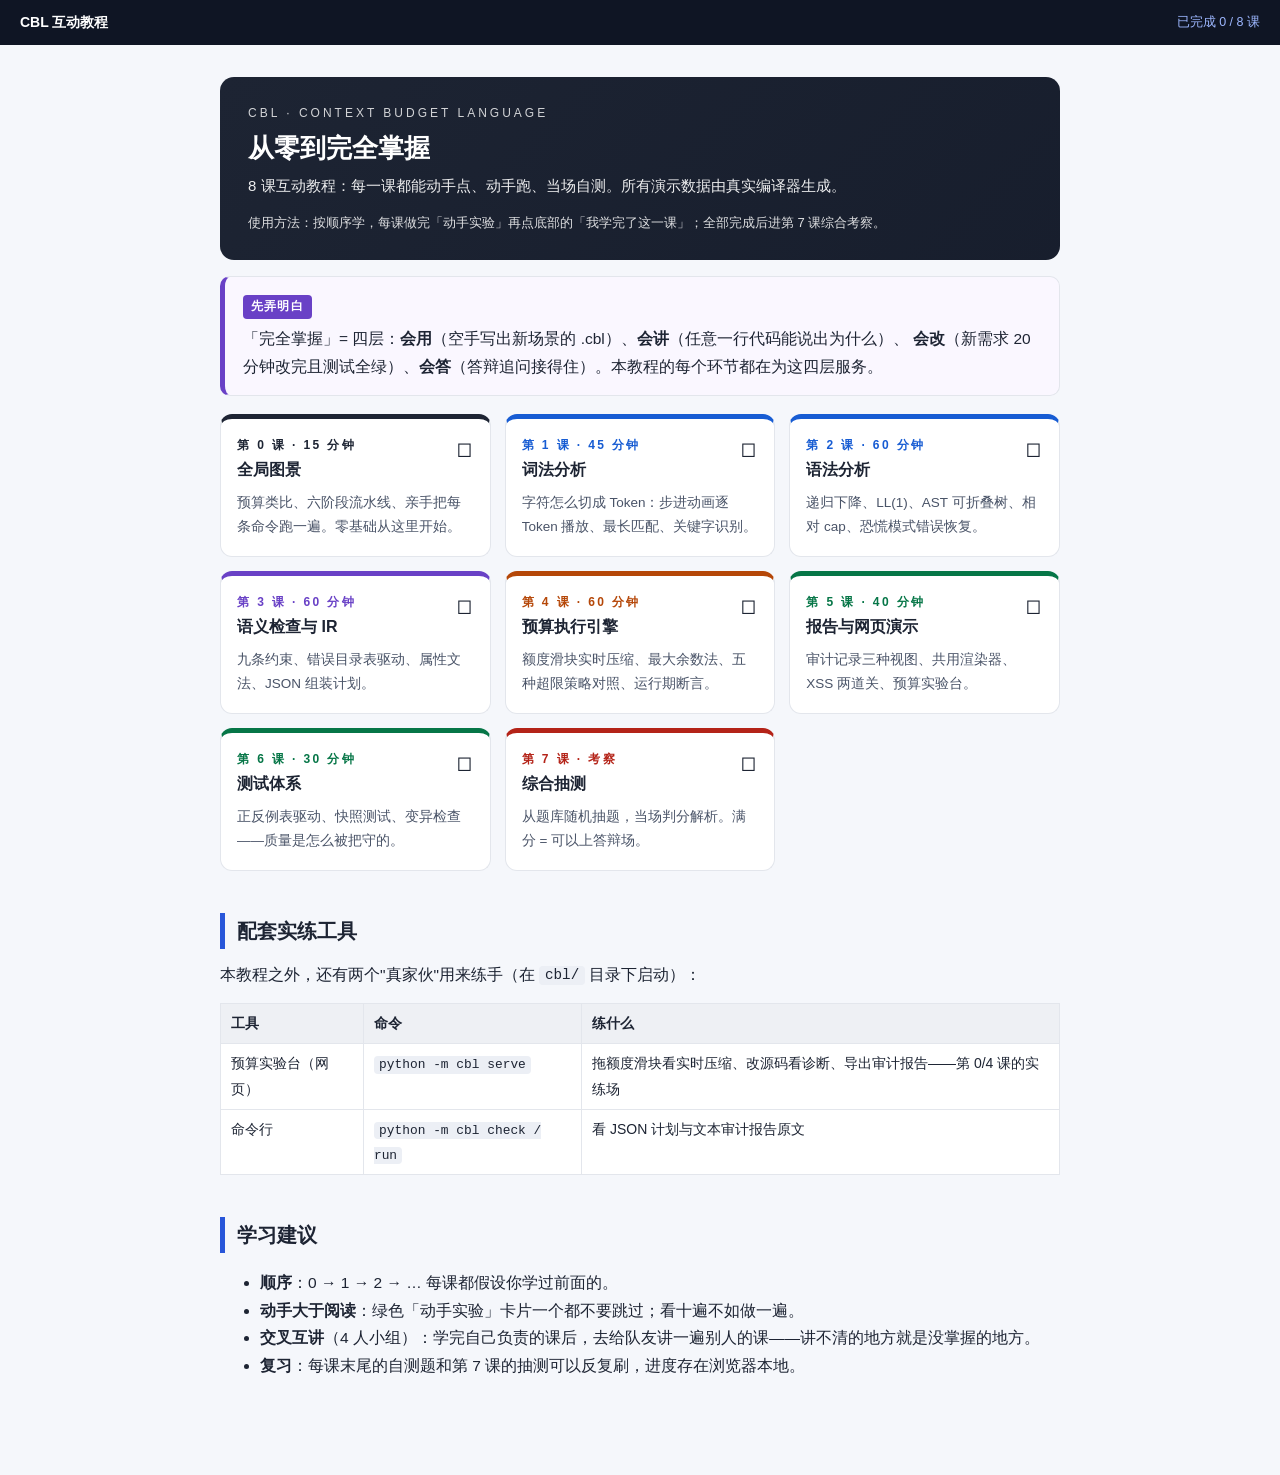
==== docs/tutorial/index.html @ 47bcf6ee "新增互动教程站 docs/tutorial：8 课自学 + 综合抽测 - 首页课程地图 + 7 课内容（全局/词法/语法/语义与IR/引擎/报告网页/测试）+ 综合考察 - 交互组件：Token 步进" ====
<!DOCTYPE html>
<html lang="zh-CN">
<head>
<meta charset="utf-8">
<meta name="viewport" content="width=device-width, initial-scale=1">
<title>CBL 互动教程 · 从零掌握上下文预算语言</title>
<link rel="stylesheet" href="assets/style.css">
</head>
<body>
<header class="topbar">
  <a class="home" href="index.html">CBL 互动教程</a>
  <span class="spacer"></span>
  <span class="progress-pill"></span>
</header>
<main>
<div class="hero" style="--c:#1d2433">
  <div class="k">CBL · CONTEXT BUDGET LANGUAGE</div>
  <h1>从零到完全掌握</h1>
  <div class="sub">8 课互动教程：每一课都能动手点、动手跑、当场自测。所有演示数据由真实编译器生成。</div>
  <div class="meta">使用方法：按顺序学，每课做完「动手实验」再点底部的「我学完了这一课」；全部完成后进第 7 课综合考察。</div>
</div>

<div class="keypoint">
  <span class="tag">先弄明白</span>
  <p style="margin:0">「完全掌握」= 四层：<b>会用</b>（空手写出新场景的 .cbl）、<b>会讲</b>（任意一行代码能说出为什么）、
  <b>会改</b>（新需求 20 分钟改完且测试全绿）、<b>会答</b>（答辩追问接得住）。本教程的每个环节都在为这四层服务。</div>
</div>

<div class="cards">
  <a class="card" data-lid="0" href="lesson0.html" style="--c:#1d2433">
    <span class="st">☐</span><div class="k">第 0 课 · 15 分钟</div>
    <h3>全局图景</h3><p>预算类比、六阶段流水线、亲手把每条命令跑一遍。零基础从这里开始。</p>
  </a>
  <a class="card" data-lid="1" href="lesson1.html" style="--c:#175cd3">
    <span class="st">☐</span><div class="k">第 1 课 · 45 分钟</div>
    <h3>词法分析</h3><p>字符怎么切成 Token：步进动画逐 Token 播放、最长匹配、关键字识别。</p>
  </a>
  <a class="card" data-lid="2" href="lesson2.html" style="--c:#175cd3">
    <span class="st">☐</span><div class="k">第 2 课 · 60 分钟</div>
    <h3>语法分析</h3><p>递归下降、LL(1)、AST 可折叠树、相对 cap、恐慌模式错误恢复。</p>
  </a>
  <a class="card" data-lid="3" href="lesson3.html" style="--c:#6941c6">
    <span class="st">☐</span><div class="k">第 3 课 · 60 分钟</div>
    <h3>语义检查与 IR</h3><p>九条约束、错误目录表驱动、属性文法、JSON 组装计划。</p>
  </a>
  <a class="card" data-lid="4" href="lesson4.html" style="--c:#b54708">
    <span class="st">☐</span><div class="k">第 4 课 · 60 分钟</div>
    <h3>预算执行引擎</h3><p>额度滑块实时压缩、最大余数法、五种超限策略对照、运行期断言。</p>
  </a>
  <a class="card" data-lid="5" href="lesson5.html" style="--c:#067647">
    <span class="st">☐</span><div class="k">第 5 课 · 40 分钟</div>
    <h3>报告与网页演示</h3><p>审计记录三种视图、共用渲染器、XSS 两道关、预算实验台。</p>
  </a>
  <a class="card" data-lid="6" href="lesson6.html" style="--c:#067647">
    <span class="st">☐</span><div class="k">第 6 课 · 30 分钟</div>
    <h3>测试体系</h3><p>正反例表驱动、快照测试、变异检查——质量是怎么被把守的。</p>
  </a>
  <a class="card" data-lid="7" href="quiz.html" style="--c:#b42318">
    <span class="st">☐</span><div class="k">第 7 课 · 考察</div>
    <h3>综合抽测</h3><p>从题库随机抽题，当场判分解析。满分 = 可以上答辩场。</p>
  </a>
</div>

<h2>配套实练工具</h2>
<p>本教程之外，还有两个"真家伙"用来练手（在 <code>cbl/</code> 目录下启动）：</p>
<table>
  <tr><th>工具</th><th>命令</th><th>练什么</th></tr>
  <tr><td>预算实验台（网页）</td><td><code>python -m cbl serve</code></td>
      <td>拖额度滑块看实时压缩、改源码看诊断、导出审计报告——第 0/4 课的实练场</td></tr>
  <tr><td>命令行</td><td><code>python -m cbl check / run</code></td>
      <td>看 JSON 计划与文本审计报告原文</td></tr>
</table>

<h2>学习建议</h2>
<ul>
  <li><b>顺序</b>：0 → 1 → 2 → … 每课都假设你学过前面的。</li>
  <li><b>动手大于阅读</b>：绿色「动手实验」卡片一个都不要跳过；看十遍不如做一遍。</li>
  <li><b>交叉互讲</b>（4 人小组）：学完自己负责的课后，去给队友讲一遍别人的课——讲不清的地方就是没掌握的地方。</li>
  <li><b>复习</b>：每课末尾的自测题和第 7 课的抽测可以反复刷，进度存在浏览器本地。</li>
</ul>
</main>
<script src="assets/data.js"></script>
<script src="assets/app.js"></script>
</body>
</html>
---- docs/tutorial/assets/style.css ----
/* CBL 互动教程站 共用样式（零依赖，双击即开） */
* { box-sizing: border-box; }
html { font-size: 15.5px; }
body { margin: 0; font-family: "Noto Sans SC", "Microsoft YaHei", sans-serif;
       color: #1d2433; background: #f5f7fb; line-height: 1.8; }
main { max-width: 880px; margin: 0 auto; padding: 24px 20px 80px; }
h1 { font-size: 26px; margin: 18px 0 6px; line-height: 1.35; }
h2 { font-size: 20px; margin: 42px 0 12px; padding-left: 12px; border-left: 5px solid var(--c, #2856d9); }
h3 { font-size: 16.5px; margin: 26px 0 8px; color: var(--c, #2856d9); }
p { margin: 10px 0; }
a { color: #175cd3; text-decoration: none; } a:hover { text-decoration: underline; }
code { font-family: Consolas, "Cascadia Mono", monospace; font-size: .92em;
       background: #eceff5; padding: .1em .4em; border-radius: 4px; }
table { border-collapse: collapse; width: 100%; margin: 14px 0; font-size: 14px; background: #fff; }
th, td { border: 1px solid #e3e6ec; padding: 7px 10px; text-align: left; vertical-align: top; }
th { background: var(--t, #eef0f4); }

/* 顶栏 */
.topbar { background: #0f1524; color: #dfe5f3; padding: 10px 20px; display: flex;
          gap: 16px; align-items: center; flex-wrap: wrap; position: sticky; top: 0; z-index: 9; }
.topbar a { color: #9db7ff; font-size: 14px; }
.topbar .home { font-weight: 700; color: #fff; }
.topbar .spacer { flex: 1; }
.topbar .prevnext a { margin-left: 12px; }

/* 课程头卡 */
.hero { background: linear-gradient(135deg, var(--c, #2856d9), color-mix(in srgb, var(--c, #2856d9) 60%, #0f1524));
        color: #fff; border-radius: 14px; padding: 26px 28px; margin: 8px 0 6px; }
.hero .k { letter-spacing: .25em; font-size: 12px; opacity: .8; }
.hero h1 { margin: 6px 0; }
.hero .sub { opacity: .92; font-size: 15px; }
.hero .meta { margin-top: 12px; font-size: 13px; opacity: .85; }

/* 卡片 */
.goal, .analogy, .lab, .keypoint, .warn {
  border-radius: 10px; padding: 14px 18px; margin: 16px 0; background: #fff;
  border: 1px solid #e3e6ec; border-left-width: 5px; }
.goal    { border-left-color: #2856d9; }
.analogy { border-left-color: #b54708; background: #fffaf3; }
.lab     { border-left-color: #067647; background: #f4fbf7; }
.keypoint{ border-left-color: #6941c6; background: #faf7ff; }
.warn    { border-left-color: #b42318; background: #fef5f4; }
.tag { display: inline-block; font-size: 12px; font-weight: 700; letter-spacing: .1em;
       padding: 1px 8px; border-radius: 4px; margin-bottom: 6px; color: #fff; }
.goal .tag { background: #2856d9; } .analogy .tag { background: #b54708; }
.lab .tag { background: #067647; } .keypoint .tag { background: #6941c6; } .warn .tag { background: #b42318; }

/* 代码块 */
pre.code { background: #0f1524; color: #d7e0f5; border-radius: 10px; padding: 14px 16px;
           overflow-x: auto; font: 13.5px/1.7 Consolas, monospace; }
pre.code .c { color: #7a89ad; }   /* 注释 */
pre.plain { background: #fff; color: #1d2433; border: 1px solid #e3e6ec; }

/* 折叠块 */
details { background: #fff; border: 1px solid #e3e6ec; border-radius: 10px; margin: 10px 0; }
details > summary { cursor: pointer; padding: 10px 16px; font-weight: 600; color: #175cd3; }
details > *:not(summary) { margin: 0 16px 12px; }
details[open] > summary { border-bottom: 1px dashed #e3e6ec; }
details.think > summary { color: #b54708; }
details.think > summary::before { content: "🤔 "; }

/* 自测题 */
.quiz { background: #fff; border: 1px solid #e3e6ec; border-radius: 10px; padding: 14px 18px; margin: 12px 0; }
.quiz .q { font-weight: 600; margin: 0 0 10px; }
.quiz button.opt { display: block; width: 100%; text-align: left; margin: 6px 0; padding: 9px 14px;
  border: 1.5px solid #d5dae3; border-radius: 8px; background: #fafbfc; font-size: 14.5px; cursor: pointer; }
.quiz button.opt:hover { border-color: #2856d9; }
.quiz button.opt.right { border-color: #067647; background: #e3f6ec; }
.quiz button.opt.wrong { border-color: #b42318; background: #fef5f4; }
.quiz .fb { display: none; margin-top: 10px; font-size: 14px; border-top: 1px dashed #e3e6ec; padding-top: 10px; }
.quiz.solved .fb { display: block; }

/* 步进动画（Token 流 / 诊断） */
.stepper { background: #fff; border: 1px solid #e3e6ec; border-radius: 12px; padding: 16px; margin: 16px 0; }
.stepper .stage { display: grid; grid-template-columns: 1fr 1fr; gap: 14px; }
@media (max-width: 700px) { .stepper .stage { grid-template-columns: 1fr; } }
.stepper pre.src { background: #0f1524; color: #d7e0f5; border-radius: 8px; padding: 12px;
                   font: 13px/1.75 Consolas, monospace; white-space: pre-wrap; margin: 0; }
.stepper pre.src mark { background: #f7b731; color: #121826; border-radius: 3px; padding: 0 1px; }
.stepper .tokcard { background: #f5f7fb; border: 1px solid #e3e6ec; border-radius: 8px; padding: 12px; min-height: 120px; }
.stepper .tokcard .kind { font-size: 20px; font-weight: 800; color: var(--c, #2856d9); }
.stepper .tokcard table { font-size: 13px; margin: 8px 0 0; background: transparent; }
.stepper .tokcard td, .stepper .tokcard th { border: 0; padding: 2px 8px 2px 0; background: transparent; }
.stepper .bar { display: flex; gap: 10px; align-items: center; margin-top: 12px; flex-wrap: wrap; }
.stepper .bar button { padding: 6px 16px; border-radius: 7px; border: 1.5px solid #2856d9;
                       background: #fff; color: #2856d9; cursor: pointer; font-size: 14px; }
.stepper .bar button.primary { background: #2856d9; color: #fff; }
.stepper .bar button:disabled { opacity: .35; cursor: default; }
.stepper .bar .pos { font-size: 13px; color: #6b7488; }
.stepper .stream { margin-top: 12px; font: 12.5px Consolas, monospace; }
.stepper .stream span { display: inline-block; padding: 2px 7px; margin: 2px; border-radius: 5px;
                        background: #eceff5; }
.stepper .stream span.cur { background: #2856d9; color: #fff; }
.stepper .stream span.done { background: #c9d6f5; }

/* AST 树 */
.astree { font: 13.5px/1.9 Consolas, monospace; background: #fff; border: 1px solid #e3e6ec;
          border-radius: 10px; padding: 14px 18px; }
.astree .node { margin-left: 22px; }
.astree .lbl { cursor: pointer; }
.astree .lbl::before { content: "▾ "; color: #2856d9; }
.astree .closed > .lbl::before { content: "▸ "; }
.astree .closed > .node { display: none; }
.astree .detail { color: #6b7488; }
.astree .ln { color: #b0a08a; }

/* 诊断联动 */
.diaglist button { display: block; width: 100%; text-align: left; margin: 5px 0; padding: 8px 12px;
  border-radius: 8px; border: 1.5px solid #e3e6ec; background: #fafbfc; cursor: pointer; font-size: 13.5px; }
.diaglist button.e { border-left: 5px solid #b42318; }
.diaglist button.w { border-left: 5px solid #b54708; }
pre.srcview { background: #0f1524; color: #d7e0f5; border-radius: 8px; padding: 12px;
              font: 13px/1.75 Consolas, monospace; overflow-x: auto; }
pre.srcview .row.hl { background: #3d2a10; display: block; margin: 0 -12px; padding: 0 12px; }
pre.srcview .no { color: #56628033; color: #566280; user-select: none; }

/* 引擎滑块演示 */
.eng { background: #fff; border: 1px solid #e3e6ec; border-radius: 12px; padding: 16px; margin: 16px 0; }
.eng input[type=range] { width: 100%; }
.eng .bar-row { display: flex; align-items: center; gap: 8px; margin: 6px 0; font-size: 13.5px; }
.eng .bar-row .name { width: 150px; font-family: Consolas, monospace; }
.eng .bar-row .pri { width: 86px; font-size: 12px; color: #fff; text-align: center; border-radius: 4px; }
.pri.must_keep { background: #b42318; } .pri.high { background: #b54708; }
.pri.medium { background: #175cd3; } .pri.low { background: #6941c6; }
.eng .track { flex: 1; background: #f0f2f5; border-radius: 5px; height: 22px; overflow: hidden; }
.eng .fill { height: 100%; background: #2856d9; transition: width .15s; }
.eng .val { width: 120px; font-family: Consolas, monospace; font-size: 13px; text-align: right; }
.eng .msg { margin-top: 10px; font-size: 14px; font-weight: 600; }

/* 进度 */
.done-btn { display: block; margin: 40px auto 0; padding: 12px 34px; font-size: 16px; border-radius: 10px;
            border: 2px solid #067647; background: #fff; color: #067647; cursor: pointer; font-weight: 700; }
.done-btn.done { background: #067647; color: #fff; }
.progress-pill { font-size: 12.5px; color: #9db7ff; }

/* 首页课程卡 */
.cards { display: grid; grid-template-columns: repeat(auto-fill, minmax(250px, 1fr)); gap: 14px; margin: 18px 0; }
.card { background: #fff; border: 1px solid #e3e6ec; border-top: 5px solid var(--c, #2856d9);
        border-radius: 12px; padding: 16px; display: block; color: inherit; }
.card:hover { text-decoration: none; box-shadow: 0 4px 18px #1d243318; }
.card h3 { margin: 0 0 6px; color: #1d2433; font-size: 16px; }
.card .k { font-size: 12px; letter-spacing: .2em; color: var(--c, #2856d9); font-weight: 700; }
.card p { font-size: 13.5px; color: #4a5468; margin: 6px 0 0; }
.card .st { float: right; font-size: 18px; }
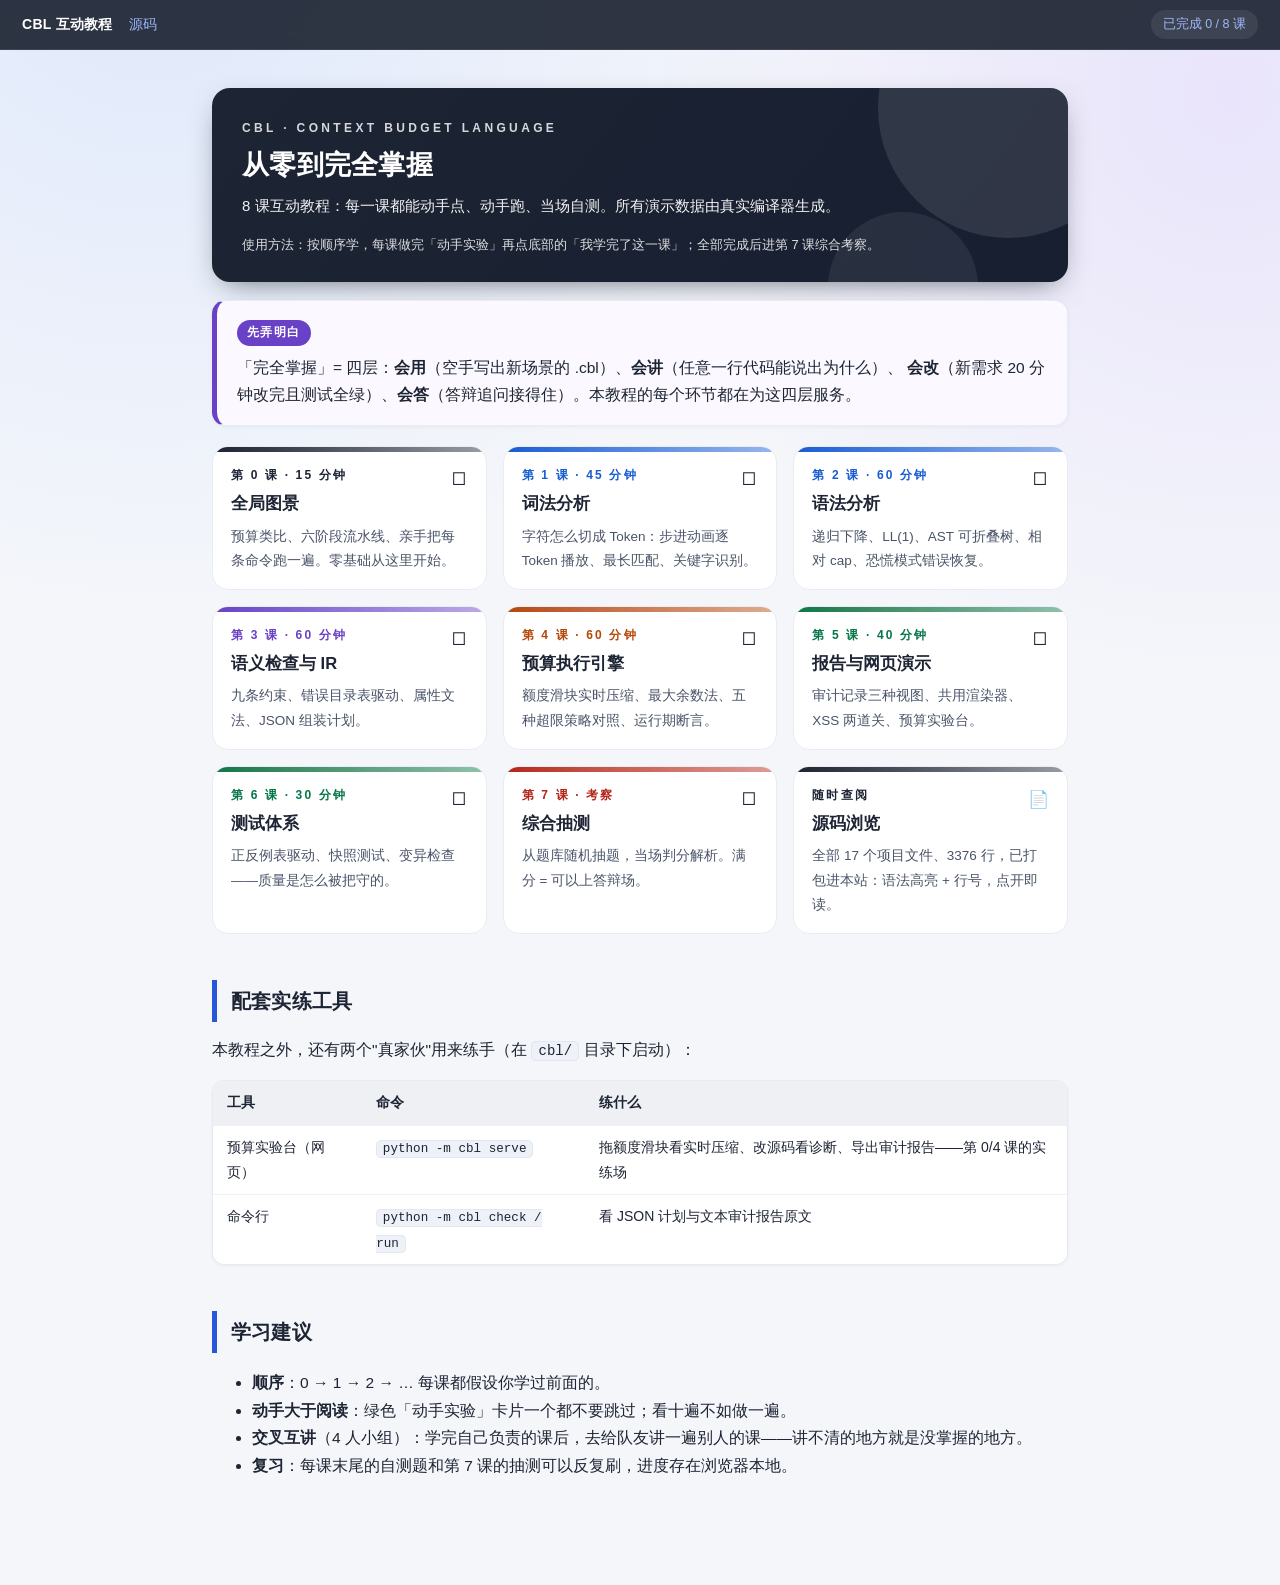
==== commit 6bfcbb75: "教程站新增源码浏览器：17 个项目文件全部打包进站 - build_data.py 扩展：读取全部源码，pygments 预高亮生成 assets/code.js   （构建期依赖，产物纯静态）与 p" ====
--- a/docs/tutorial/index.html
+++ b/docs/tutorial/index.html
@@ -9,6 +9,7 @@
 <body>
 <header class="topbar">
   <a class="home" href="index.html">CBL 互动教程</a>
+  <a href="code.html">源码</a>
   <span class="spacer"></span>
   <span class="progress-pill"></span>
 </header>
@@ -59,6 +60,10 @@
     <span class="st">☐</span><div class="k">第 7 课 · 考察</div>
     <h3>综合抽测</h3><p>从题库随机抽题，当场判分解析。满分 = 可以上答辩场。</p>
   </a>
+  <a class="card" href="code.html" style="--c:#1d2433">
+    <span class="st">📄</span><div class="k">随时查阅</div>
+    <h3>源码浏览</h3><p>全部 17 个项目文件、3376 行，已打包进本站：语法高亮 + 行号，点开即读。</p>
+  </a>
 </div>
 
 <h2>配套实练工具</h2>
--- a/docs/tutorial/assets/style.css
+++ b/docs/tutorial/assets/style.css
@@ -1,144 +1,189 @@
 /* CBL 互动教程站 共用样式（零依赖，双击即开） */
 * { box-sizing: border-box; }
-html { font-size: 15.5px; }
-body { margin: 0; font-family: "Noto Sans SC", "Microsoft YaHei", sans-serif;
-       color: #1d2433; background: #f5f7fb; line-height: 1.8; }
-main { max-width: 880px; margin: 0 auto; padding: 24px 20px 80px; }
-h1 { font-size: 26px; margin: 18px 0 6px; line-height: 1.35; }
-h2 { font-size: 20px; margin: 42px 0 12px; padding-left: 12px; border-left: 5px solid var(--c, #2856d9); }
-h3 { font-size: 16.5px; margin: 26px 0 8px; color: var(--c, #2856d9); }
+html { font-size: 15.5px; scroll-behavior: smooth; }
+body { margin: 0; color: #1d2433; line-height: 1.8;
+       font-family: "Inter", "Noto Sans SC", "PingFang SC", "Microsoft YaHei", sans-serif;
+       background: #f4f6fa;
+       background-image: radial-gradient(circle at 12% -4%, #dfe8fb 0, transparent 34%),
+                         radial-gradient(circle at 96% 6%, #e9e4fb 0, transparent 30%); }
+main { max-width: 900px; margin: 0 auto; padding: 28px 22px 90px; }
+h1 { font-size: 27px; margin: 18px 0 6px; line-height: 1.35; letter-spacing: .01em; }
+h2 { font-size: 20px; margin: 46px 0 14px; padding: 3px 0 3px 14px; border-left: 5px solid var(--c, #2856d9);
+     letter-spacing: .01em; }
+h3 { font-size: 16.5px; margin: 28px 0 10px; color: var(--c, #2856d9); }
 p { margin: 10px 0; }
 a { color: #175cd3; text-decoration: none; } a:hover { text-decoration: underline; }
-code { font-family: Consolas, "Cascadia Mono", monospace; font-size: .92em;
-       background: #eceff5; padding: .1em .4em; border-radius: 4px; }
-table { border-collapse: collapse; width: 100%; margin: 14px 0; font-size: 14px; background: #fff; }
-th, td { border: 1px solid #e3e6ec; padding: 7px 10px; text-align: left; vertical-align: top; }
-th { background: var(--t, #eef0f4); }
+code { font-family: Consolas, "Cascadia Mono", monospace; font-size: .9em;
+       background: #eef1f7; border: 1px solid #e2e7f0; padding: .08em .45em; border-radius: 5px; }
 
-/* 顶栏 */
-.topbar { background: #0f1524; color: #dfe5f3; padding: 10px 20px; display: flex;
-          gap: 16px; align-items: center; flex-wrap: wrap; position: sticky; top: 0; z-index: 9; }
+/* 表格：圆角卡片化 */
+table { border-collapse: separate; border-spacing: 0; width: 100%; margin: 16px 0; font-size: 14px;
+        background: #fff; border: 1px solid #e6eaf2; border-radius: 12px; overflow: hidden;
+        box-shadow: 0 1px 3px rgba(20,30,60,.05); }
+th, td { padding: 9px 14px; text-align: left; vertical-align: top; border-bottom: 1px solid #eef1f6; }
+tr:last-child td { border-bottom: 0; }
+th { background: var(--t, #eef0f4); font-weight: 700; }
+tbody tr:hover { background: #f7f9fd; }
+
+/* 顶栏：毛玻璃 */
+.topbar { position: sticky; top: 0; z-index: 9; padding: 10px 22px; display: flex; gap: 16px;
+          align-items: center; flex-wrap: wrap; color: #dfe5f3;
+          background: rgba(15,21,36,.86); backdrop-filter: blur(10px); -webkit-backdrop-filter: blur(10px);
+          border-bottom: 1px solid rgba(255,255,255,.08); }
 .topbar a { color: #9db7ff; font-size: 14px; }
-.topbar .home { font-weight: 700; color: #fff; }
+.topbar .home { font-weight: 800; color: #fff; letter-spacing: .02em; }
 .topbar .spacer { flex: 1; }
 .topbar .prevnext a { margin-left: 12px; }
 
-/* 课程头卡 */
-.hero { background: linear-gradient(135deg, var(--c, #2856d9), color-mix(in srgb, var(--c, #2856d9) 60%, #0f1524));
-        color: #fff; border-radius: 14px; padding: 26px 28px; margin: 8px 0 6px; }
-.hero .k { letter-spacing: .25em; font-size: 12px; opacity: .8; }
-.hero h1 { margin: 6px 0; }
-.hero .sub { opacity: .92; font-size: 15px; }
-.hero .meta { margin-top: 12px; font-size: 13px; opacity: .85; }
+/* 课程头卡：渐变 + 装饰光圈 */
+.hero { position: relative; overflow: hidden; color: #fff; border-radius: 18px; padding: 30px 30px 26px;
+        margin: 10px 0 8px; box-shadow: 0 10px 30px -12px color-mix(in srgb, var(--c, #2856d9) 70%, transparent);
+        background: linear-gradient(128deg, var(--c, #2856d9) 0%, color-mix(in srgb, var(--c, #2856d9) 55%, #10182e) 100%);
+        background-color: #2856d9; }
+.hero::before, .hero::after { content: ""; position: absolute; border-radius: 50%;
+        background: rgba(255,255,255,.10); pointer-events: none; }
+.hero::before { width: 260px; height: 260px; right: -70px; top: -110px; }
+.hero::after { width: 150px; height: 150px; right: 90px; bottom: -80px; background: rgba(255,255,255,.07); }
+.hero .k { letter-spacing: .28em; font-size: 12px; opacity: .82; font-weight: 600; }
+.hero h1 { margin: 8px 0; position: relative; }
+.hero .sub { opacity: .94; font-size: 15px; position: relative; }
+.hero .meta { margin-top: 14px; font-size: 13px; opacity: .85; position: relative; }
 
-/* 卡片 */
+/* 卡片：目标 / 类比 / 实验 / 要点 / 注意 */
 .goal, .analogy, .lab, .keypoint, .warn {
-  border-radius: 10px; padding: 14px 18px; margin: 16px 0; background: #fff;
-  border: 1px solid #e3e6ec; border-left-width: 5px; }
-.goal    { border-left-color: #2856d9; }
-.analogy { border-left-color: #b54708; background: #fffaf3; }
-.lab     { border-left-color: #067647; background: #f4fbf7; }
-.keypoint{ border-left-color: #6941c6; background: #faf7ff; }
-.warn    { border-left-color: #b42318; background: #fef5f4; }
-.tag { display: inline-block; font-size: 12px; font-weight: 700; letter-spacing: .1em;
-       padding: 1px 8px; border-radius: 4px; margin-bottom: 6px; color: #fff; }
-.goal .tag { background: #2856d9; } .analogy .tag { background: #b54708; }
-.lab .tag { background: #067647; } .keypoint .tag { background: #6941c6; } .warn .tag { background: #b42318; }
+  border-radius: 14px; padding: 16px 20px; margin: 18px 0; background: #fff;
+  border: 1px solid #e8ecf3; box-shadow: 0 1px 4px rgba(20,30,60,.05); position: relative; }
+.goal    { border-left: 5px solid #2856d9; }
+.analogy { border-left: 5px solid #d97b1c; background: linear-gradient(0deg,#fffdf9,#fffdf9); }
+.lab     { border-left: 5px solid #0a8a57; background: linear-gradient(0deg,#f7fcf9,#f7fcf9); }
+.keypoint{ border-left: 5px solid #6941c6; background: linear-gradient(0deg,#fbf9ff,#fbf9ff); }
+.warn    { border-left: 5px solid #d92d20; background: linear-gradient(0deg,#fef7f6,#fef7f6); }
+.tag { display: inline-block; font-size: 12px; font-weight: 700; letter-spacing: .12em;
+       padding: 2px 10px; border-radius: 999px; margin-bottom: 8px; color: #fff; }
+.goal .tag { background: #2856d9; } .analogy .tag { background: #d97b1c; }
+.lab .tag { background: #0a8a57; } .keypoint .tag { background: #6941c6; } .warn .tag { background: #d92d20; }
 
 /* 代码块 */
-pre.code { background: #0f1524; color: #d7e0f5; border-radius: 10px; padding: 14px 16px;
-           overflow-x: auto; font: 13.5px/1.7 Consolas, monospace; }
-pre.code .c { color: #7a89ad; }   /* 注释 */
-pre.plain { background: #fff; color: #1d2433; border: 1px solid #e3e6ec; }
+pre.code { background: #101828; color: #d7e0f5; border-radius: 12px; padding: 16px 18px;
+           overflow-x: auto; font: 13.5px/1.75 Consolas, "Cascadia Mono", monospace;
+           box-shadow: 0 4px 14px -6px rgba(16,24,40,.4); }
+pre.code .c { color: #7a89ad; }
+pre.plain { background: #fff; color: #1d2433; border: 1px solid #e6eaf2; }
 
 /* 折叠块 */
-details { background: #fff; border: 1px solid #e3e6ec; border-radius: 10px; margin: 10px 0; }
-details > summary { cursor: pointer; padding: 10px 16px; font-weight: 600; color: #175cd3; }
-details > *:not(summary) { margin: 0 16px 12px; }
-details[open] > summary { border-bottom: 1px dashed #e3e6ec; }
+details { background: #fff; border: 1px solid #e8ecf3; border-radius: 12px; margin: 12px 0;
+          box-shadow: 0 1px 3px rgba(20,30,60,.04); }
+details > summary { cursor: pointer; padding: 12px 18px; font-weight: 600; color: #175cd3;
+                    list-style: none; }
+details > summary::before { content: "▸"; display: inline-block; margin-right: 8px; color: #9db7ff;
+                            transition: transform .18s; }
+details[open] > summary::before { transform: rotate(90deg); }
+details > *:not(summary) { margin: 0 18px 14px; }
+details[open] > summary { border-bottom: 1px dashed #e8ecf3; }
 details.think > summary { color: #b54708; }
-details.think > summary::before { content: "🤔 "; }
+details.think > summary::before { content: "🤔"; }
 
 /* 自测题 */
-.quiz { background: #fff; border: 1px solid #e3e6ec; border-radius: 10px; padding: 14px 18px; margin: 12px 0; }
-.quiz .q { font-weight: 600; margin: 0 0 10px; }
-.quiz button.opt { display: block; width: 100%; text-align: left; margin: 6px 0; padding: 9px 14px;
-  border: 1.5px solid #d5dae3; border-radius: 8px; background: #fafbfc; font-size: 14.5px; cursor: pointer; }
-.quiz button.opt:hover { border-color: #2856d9; }
-.quiz button.opt.right { border-color: #067647; background: #e3f6ec; }
-.quiz button.opt.wrong { border-color: #b42318; background: #fef5f4; }
-.quiz .fb { display: none; margin-top: 10px; font-size: 14px; border-top: 1px dashed #e3e6ec; padding-top: 10px; }
+.quiz { background: #fff; border: 1px solid #e8ecf3; border-radius: 14px; padding: 16px 20px; margin: 14px 0;
+        box-shadow: 0 1px 4px rgba(20,30,60,.05); }
+.quiz .q { font-weight: 700; margin: 0 0 12px; }
+.quiz button.opt { display: block; width: 100%; text-align: left; margin: 7px 0; padding: 10px 16px;
+  border: 1.5px solid #dde3ee; border-radius: 10px; background: #fafbfe; font-size: 14.5px; cursor: pointer;
+  transition: border-color .15s, background .15s, transform .1s; }
+.quiz button.opt:hover { border-color: #2856d9; transform: translateX(2px); }
+.quiz button.opt.right { border-color: #0a8a57; background: #e7f7ef; font-weight: 600; }
+.quiz button.opt.right::after { content: " ✓"; color: #0a8a57; font-weight: 800; }
+.quiz button.opt.wrong { border-color: #d92d20; background: #fef1f0; }
+.quiz button.opt.wrong::after { content: " ✗"; color: #d92d20; font-weight: 800; }
+.quiz .fb { display: none; margin-top: 12px; font-size: 14px; border-top: 1px dashed #e8ecf3; padding-top: 12px;
+            color: #3d465a; }
 .quiz.solved .fb { display: block; }
 
 /* 步进动画（Token 流 / 诊断） */
-.stepper { background: #fff; border: 1px solid #e3e6ec; border-radius: 12px; padding: 16px; margin: 16px 0; }
+.stepper { background: #fff; border: 1px solid #e8ecf3; border-radius: 16px; padding: 18px; margin: 18px 0;
+           box-shadow: 0 2px 8px rgba(20,30,60,.06); }
 .stepper .stage { display: grid; grid-template-columns: 1fr 1fr; gap: 14px; }
 @media (max-width: 700px) { .stepper .stage { grid-template-columns: 1fr; } }
-.stepper pre.src { background: #0f1524; color: #d7e0f5; border-radius: 8px; padding: 12px;
-                   font: 13px/1.75 Consolas, monospace; white-space: pre-wrap; margin: 0; }
-.stepper pre.src mark { background: #f7b731; color: #121826; border-radius: 3px; padding: 0 1px; }
-.stepper .tokcard { background: #f5f7fb; border: 1px solid #e3e6ec; border-radius: 8px; padding: 12px; min-height: 120px; }
-.stepper .tokcard .kind { font-size: 20px; font-weight: 800; color: var(--c, #2856d9); }
-.stepper .tokcard table { font-size: 13px; margin: 8px 0 0; background: transparent; }
+.stepper pre.src { background: #101828; color: #d7e0f5; border-radius: 10px; padding: 14px;
+                   font: 13px/1.8 Consolas, monospace; white-space: pre-wrap; margin: 0; }
+.stepper pre.src mark { background: #f7b731; color: #121826; border-radius: 4px; padding: 0 2px; }
+.stepper .tokcard { background: #f7f9fd; border: 1px solid #e8ecf3; border-radius: 10px; padding: 14px; min-height: 120px; }
+.stepper .tokcard .kind { font-size: 21px; font-weight: 800; color: var(--c, #2856d9); letter-spacing: .04em; }
+.stepper .tokcard table { font-size: 13px; margin: 8px 0 0; background: transparent; box-shadow: none; border: 0; }
 .stepper .tokcard td, .stepper .tokcard th { border: 0; padding: 2px 8px 2px 0; background: transparent; }
-.stepper .bar { display: flex; gap: 10px; align-items: center; margin-top: 12px; flex-wrap: wrap; }
-.stepper .bar button { padding: 6px 16px; border-radius: 7px; border: 1.5px solid #2856d9;
-                       background: #fff; color: #2856d9; cursor: pointer; font-size: 14px; }
+.stepper .bar { display: flex; gap: 10px; align-items: center; margin-top: 14px; flex-wrap: wrap; }
+.stepper .bar button { padding: 7px 18px; border-radius: 9px; border: 1.5px solid #2856d9;
+                       background: #fff; color: #2856d9; cursor: pointer; font-size: 14px; font-weight: 600;
+                       transition: background .15s, color .15s; }
+.stepper .bar button:hover:not(:disabled) { background: #eef2fd; }
 .stepper .bar button.primary { background: #2856d9; color: #fff; }
+.stepper .bar button.primary:hover:not(:disabled) { background: #1e47b8; }
 .stepper .bar button:disabled { opacity: .35; cursor: default; }
-.stepper .bar .pos { font-size: 13px; color: #6b7488; }
-.stepper .stream { margin-top: 12px; font: 12.5px Consolas, monospace; }
-.stepper .stream span { display: inline-block; padding: 2px 7px; margin: 2px; border-radius: 5px;
-                        background: #eceff5; }
-.stepper .stream span.cur { background: #2856d9; color: #fff; }
-.stepper .stream span.done { background: #c9d6f5; }
+.stepper .bar .pos { font-size: 13px; color: #6b7488; font-variant-numeric: tabular-nums; }
+.stepper .stream { margin-top: 14px; font: 12.5px Consolas, monospace; }
+.stepper .stream span { display: inline-block; padding: 2px 8px; margin: 2px; border-radius: 6px;
+                        background: #eef1f7; border: 1px solid #e2e7f0; transition: all .15s; }
+.stepper .stream span.cur { background: #2856d9; color: #fff; border-color: #2856d9; transform: scale(1.08); }
+.stepper .stream span.done { background: #d5e0f8; color: #33507e; }
 
 /* AST 树 */
-.astree { font: 13.5px/1.9 Consolas, monospace; background: #fff; border: 1px solid #e3e6ec;
-          border-radius: 10px; padding: 14px 18px; }
+.astree { font: 13.5px/1.9 Consolas, monospace; background: #fff; border: 1px solid #e8ecf3;
+          border-radius: 14px; padding: 16px 20px; box-shadow: 0 1px 4px rgba(20,30,60,.05); }
 .astree .node { margin-left: 22px; }
-.astree .lbl { cursor: pointer; }
+.astree .lbl { cursor: pointer; border-radius: 6px; padding: 0 4px; }
+.astree .lbl:hover { background: #eef2fd; }
 .astree .lbl::before { content: "▾ "; color: #2856d9; }
 .astree .closed > .lbl::before { content: "▸ "; }
 .astree .closed > .node { display: none; }
 .astree .detail { color: #6b7488; }
-.astree .ln { color: #b0a08a; }
+.astree .ln { color: #b08d57; }
 
 /* 诊断联动 */
-.diaglist button { display: block; width: 100%; text-align: left; margin: 5px 0; padding: 8px 12px;
-  border-radius: 8px; border: 1.5px solid #e3e6ec; background: #fafbfc; cursor: pointer; font-size: 13.5px; }
-.diaglist button.e { border-left: 5px solid #b42318; }
-.diaglist button.w { border-left: 5px solid #b54708; }
-pre.srcview { background: #0f1524; color: #d7e0f5; border-radius: 8px; padding: 12px;
-              font: 13px/1.75 Consolas, monospace; overflow-x: auto; }
-pre.srcview .row.hl { background: #3d2a10; display: block; margin: 0 -12px; padding: 0 12px; }
-pre.srcview .no { color: #56628033; color: #566280; user-select: none; }
+.diaglist button { display: block; width: 100%; text-align: left; margin: 6px 0; padding: 9px 14px;
+  border-radius: 10px; border: 1.5px solid #e8ecf3; background: #fafbfe; cursor: pointer; font-size: 13.5px;
+  transition: transform .1s; }
+.diaglist button:hover { transform: translateX(2px); }
+.diaglist button.e { border-left: 5px solid #d92d20; }
+.diaglist button.w { border-left: 5px solid #d97b1c; }
+pre.srcview { background: #101828; color: #d7e0f5; border-radius: 10px; padding: 14px;
+              font: 13px/1.8 Consolas, monospace; overflow-x: auto; }
+pre.srcview .row.hl { background: #43310f; display: block; margin: 0 -14px; padding: 0 14px; border-radius: 4px; }
+pre.srcview .no { color: #566280; user-select: none; }
 
 /* 引擎滑块演示 */
-.eng { background: #fff; border: 1px solid #e3e6ec; border-radius: 12px; padding: 16px; margin: 16px 0; }
-.eng input[type=range] { width: 100%; }
-.eng .bar-row { display: flex; align-items: center; gap: 8px; margin: 6px 0; font-size: 13.5px; }
+.eng { background: #fff; border: 1px solid #e8ecf3; border-radius: 16px; padding: 18px; margin: 18px 0;
+       box-shadow: 0 2px 8px rgba(20,30,60,.06); }
+.eng input[type=range] { width: 100%; accent-color: #2856d9; height: 28px; cursor: pointer; }
+.eng .bar-row { display: flex; align-items: center; gap: 8px; margin: 7px 0; font-size: 13.5px; }
 .eng .bar-row .name { width: 150px; font-family: Consolas, monospace; }
-.eng .bar-row .pri { width: 86px; font-size: 12px; color: #fff; text-align: center; border-radius: 4px; }
-.pri.must_keep { background: #b42318; } .pri.high { background: #b54708; }
+.eng .bar-row .pri { width: 86px; font-size: 12px; color: #fff; text-align: center; border-radius: 6px;
+                     padding: 1px 0; font-weight: 600; }
+.pri.must_keep { background: #d92d20; } .pri.high { background: #d97b1c; }
 .pri.medium { background: #175cd3; } .pri.low { background: #6941c6; }
-.eng .track { flex: 1; background: #f0f2f5; border-radius: 5px; height: 22px; overflow: hidden; }
-.eng .fill { height: 100%; background: #2856d9; transition: width .15s; }
-.eng .val { width: 120px; font-family: Consolas, monospace; font-size: 13px; text-align: right; }
-.eng .msg { margin-top: 10px; font-size: 14px; font-weight: 600; }
+.eng .track { flex: 1; background: #eef1f7; border-radius: 6px; height: 22px; overflow: hidden; }
+.eng .fill { height: 100%; background: linear-gradient(90deg, #4f8bff, #2856d9); transition: width .18s ease; }
+.eng .val { width: 130px; font-family: Consolas, monospace; font-size: 13px; text-align: right;
+            font-variant-numeric: tabular-nums; }
+.eng .msg { margin-top: 12px; font-size: 14px; font-weight: 700; }
 
 /* 进度 */
-.done-btn { display: block; margin: 40px auto 0; padding: 12px 34px; font-size: 16px; border-radius: 10px;
-            border: 2px solid #067647; background: #fff; color: #067647; cursor: pointer; font-weight: 700; }
-.done-btn.done { background: #067647; color: #fff; }
-.progress-pill { font-size: 12.5px; color: #9db7ff; }
+.done-btn { display: block; margin: 46px auto 0; padding: 13px 38px; font-size: 16px; border-radius: 12px;
+            border: 2px solid #0a8a57; background: #fff; color: #0a8a57; cursor: pointer; font-weight: 700;
+            transition: all .18s; }
+.done-btn:hover { transform: translateY(-1px); box-shadow: 0 6px 16px -6px rgba(10,138,87,.5); }
+.done-btn.done { background: #0a8a57; color: #fff; }
+.progress-pill { font-size: 12.5px; color: #9db7ff; background: rgba(255,255,255,.08);
+                 padding: 3px 12px; border-radius: 999px; }
 
 /* 首页课程卡 */
-.cards { display: grid; grid-template-columns: repeat(auto-fill, minmax(250px, 1fr)); gap: 14px; margin: 18px 0; }
-.card { background: #fff; border: 1px solid #e3e6ec; border-top: 5px solid var(--c, #2856d9);
-        border-radius: 12px; padding: 16px; display: block; color: inherit; }
-.card:hover { text-decoration: none; box-shadow: 0 4px 18px #1d243318; }
-.card h3 { margin: 0 0 6px; color: #1d2433; font-size: 16px; }
-.card .k { font-size: 12px; letter-spacing: .2em; color: var(--c, #2856d9); font-weight: 700; }
+.cards { display: grid; grid-template-columns: repeat(auto-fill, minmax(255px, 1fr)); gap: 16px; margin: 20px 0; }
+.card { background: #fff; border: 1px solid #e8ecf3; border-radius: 16px; padding: 18px 18px 16px;
+        display: block; color: inherit; position: relative; overflow: hidden;
+        transition: transform .18s, box-shadow .18s; }
+.card::before { content: ""; position: absolute; left: 0; top: 0; right: 0; height: 5px;
+                background: linear-gradient(90deg, var(--c, #2856d9), color-mix(in srgb, var(--c, #2856d9) 45%, #fff)); }
+.card:hover { text-decoration: none; transform: translateY(-3px); box-shadow: 0 12px 28px -10px rgba(20,30,60,.18); }
+.card h3 { margin: 2px 0 6px; color: #1d2433; font-size: 16.5px; }
+.card .k { font-size: 12px; letter-spacing: .18em; color: var(--c, #2856d9); font-weight: 700; }
 .card p { font-size: 13.5px; color: #4a5468; margin: 6px 0 0; }
-.card .st { float: right; font-size: 18px; }
+.card .st { float: right; font-size: 17px; }
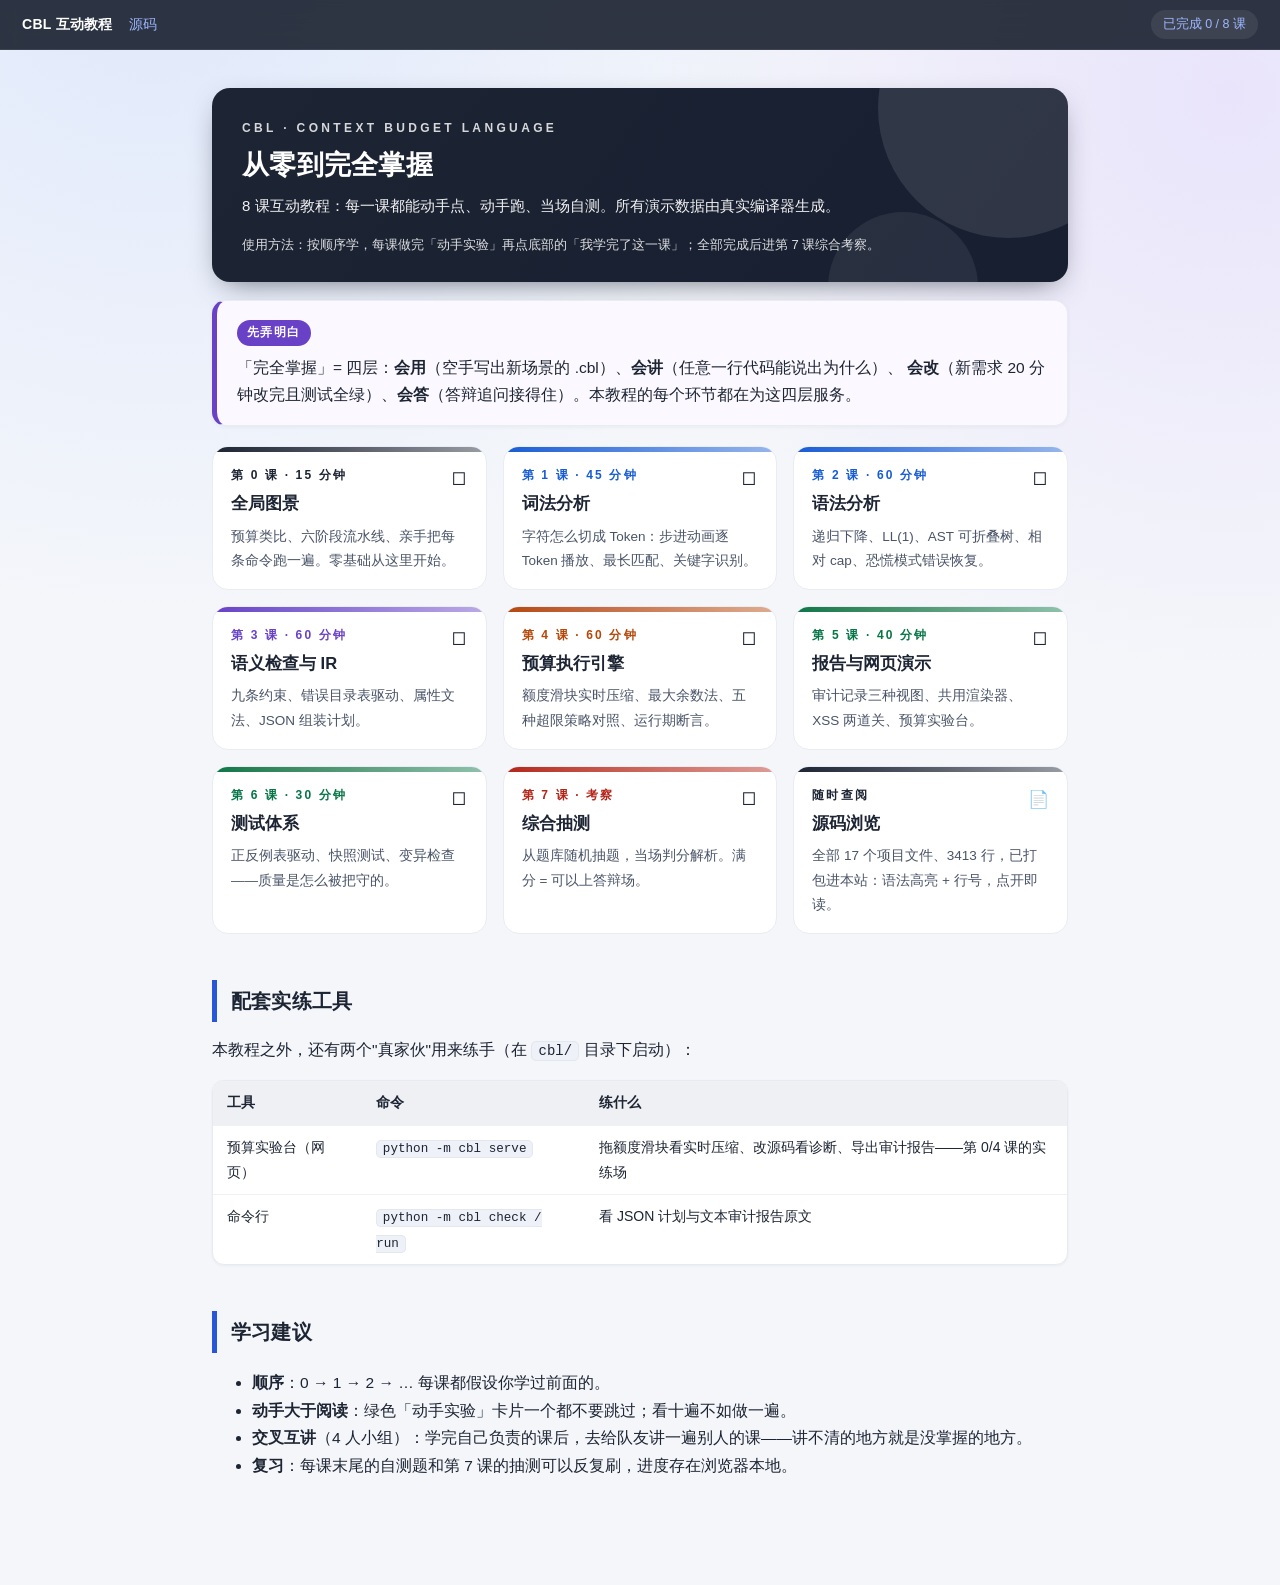
==== commit 0218e1ed: "修复 pip 安装后 cbl serve 的两处崩溃，并加回归测试 - 示例随包安装：不带路径运行 cbl serve 时，安装包里缺少 examples/，   读取缺省示例会抛 FileNotFo" ====
--- a/docs/tutorial/index.html
+++ b/docs/tutorial/index.html
@@ -62,7 +62,7 @@
   </a>
   <a class="card" href="code.html" style="--c:#1d2433">
     <span class="st">📄</span><div class="k">随时查阅</div>
-    <h3>源码浏览</h3><p>全部 17 个项目文件、3376 行，已打包进本站：语法高亮 + 行号，点开即读。</p>
+    <h3>源码浏览</h3><p>全部 17 个项目文件、3413 行，已打包进本站：语法高亮 + 行号，点开即读。</p>
   </a>
 </div>
 
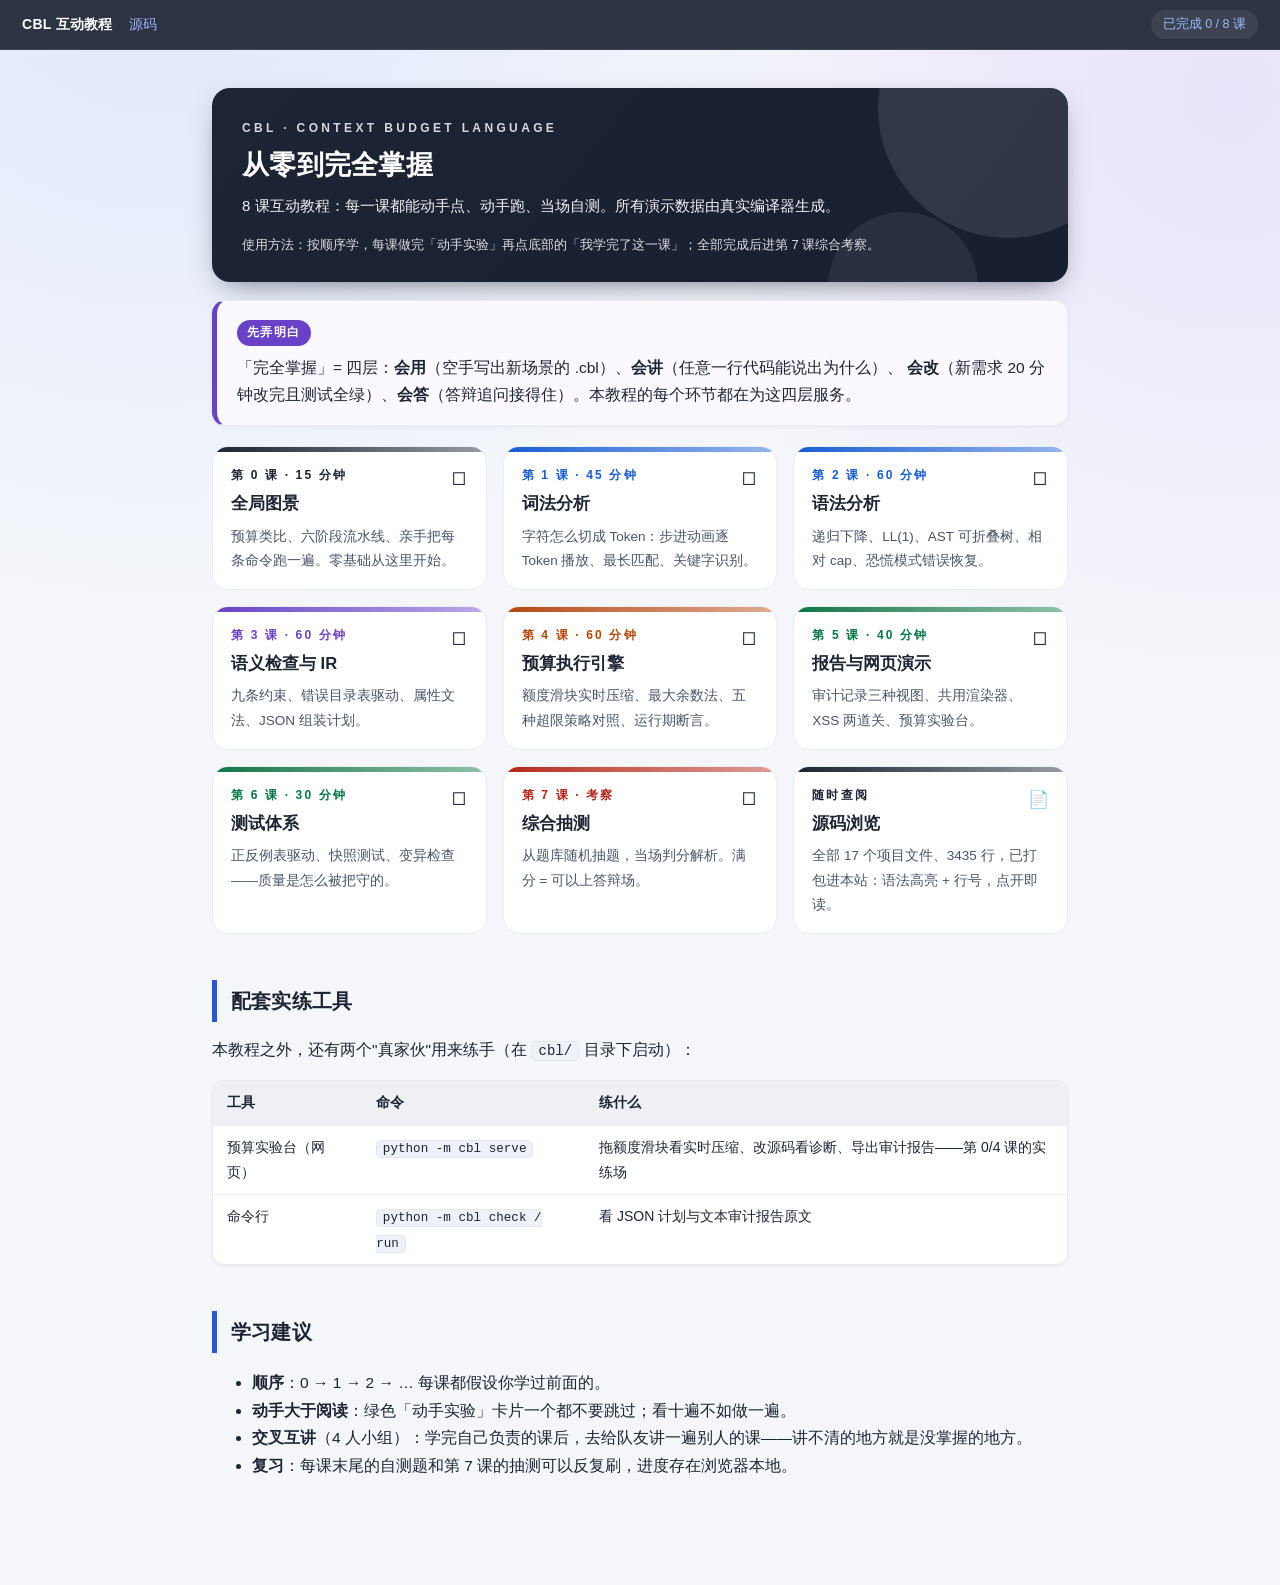
==== commit 7c173a74: "修复重复 window 声明导致语法分析死循环 第二条 window 报错时没有消费 Token，而 _sync_top 遇到顶层关键字就停， 恢复循环原地打转，错误列表无限增长，编译器与网页演示都会" ====
--- a/docs/tutorial/index.html
+++ b/docs/tutorial/index.html
@@ -62,7 +62,7 @@
   </a>
   <a class="card" href="code.html" style="--c:#1d2433">
     <span class="st">📄</span><div class="k">随时查阅</div>
-    <h3>源码浏览</h3><p>全部 17 个项目文件、3413 行，已打包进本站：语法高亮 + 行号，点开即读。</p>
+    <h3>源码浏览</h3><p>全部 17 个项目文件、3435 行，已打包进本站：语法高亮 + 行号，点开即读。</p>
   </a>
 </div>
 
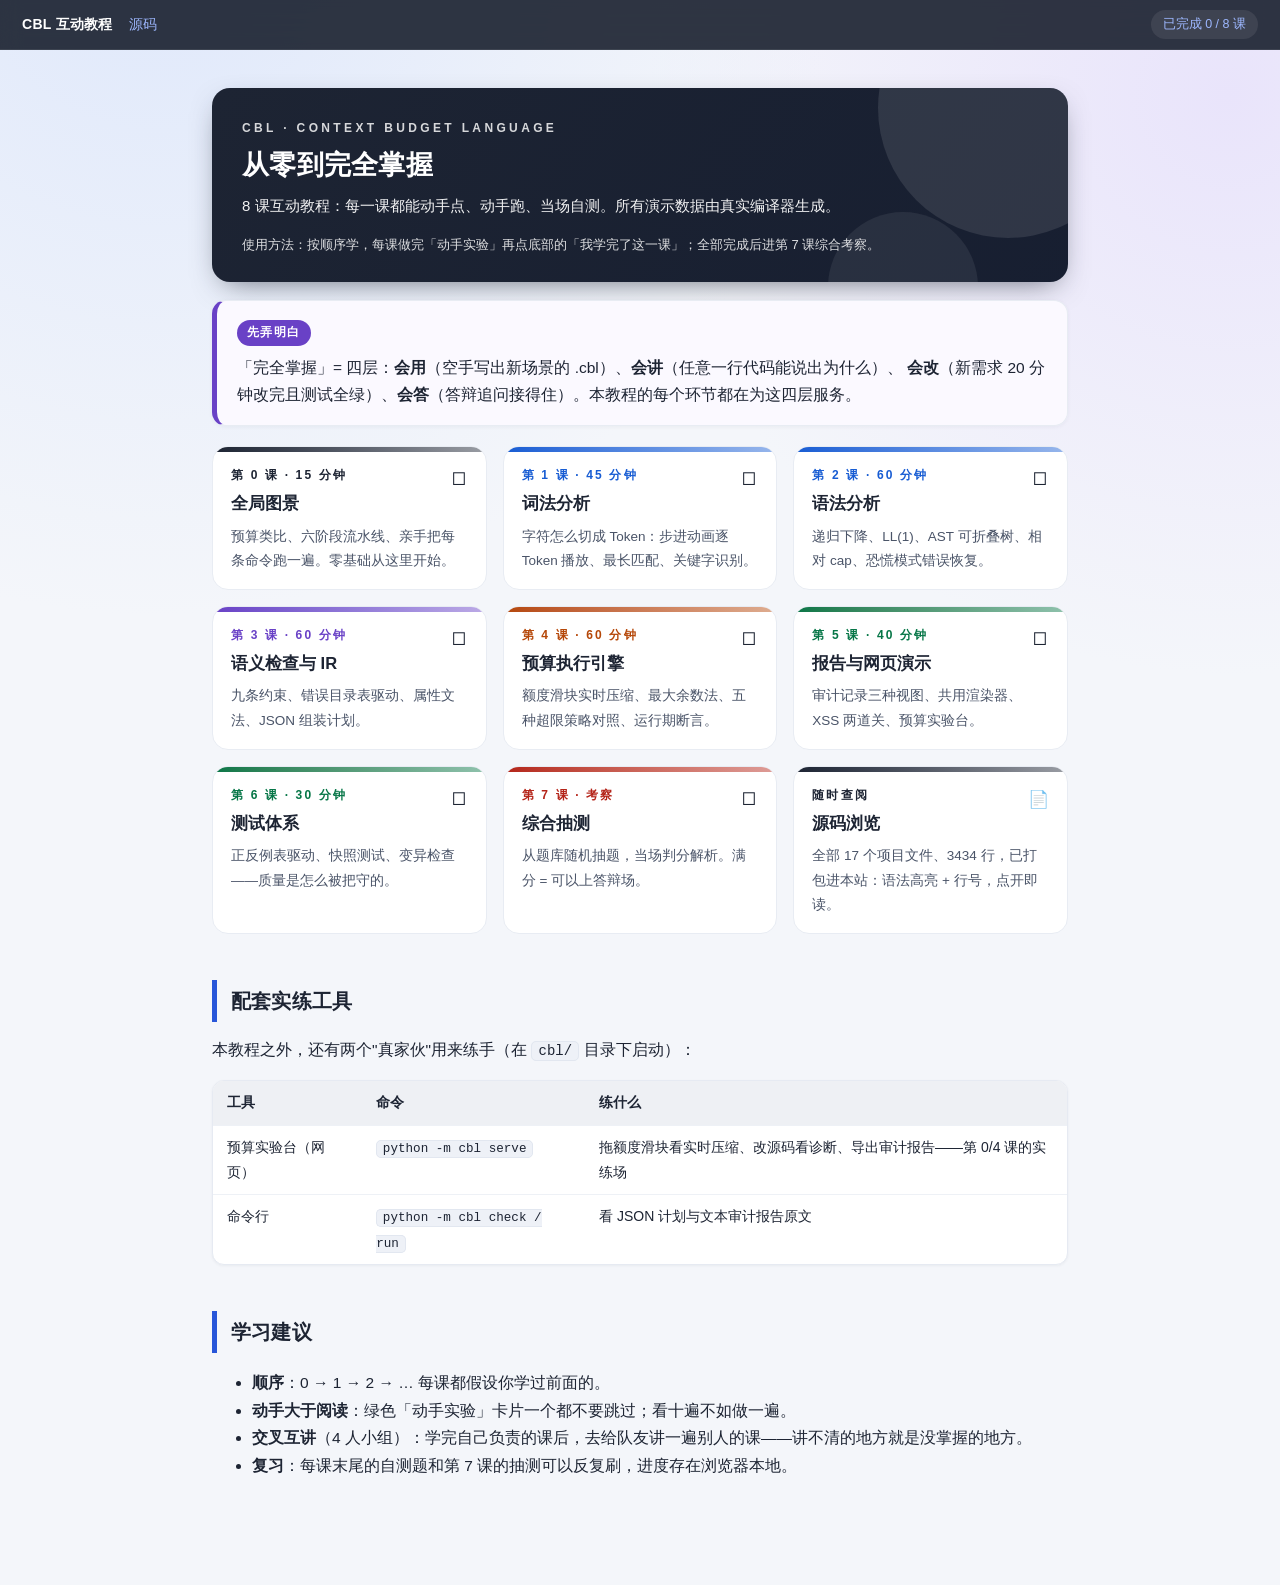
==== commit 02ebe2e3: "修正重复 window 回归用例的语法错误 上一提交的用例字符串写入时换行符被展开，tests/run_tests.py 无法运行。 改为多行字符串拼接并重新生成教程源码包；68 个用例全部通过。  " ====
--- a/docs/tutorial/index.html
+++ b/docs/tutorial/index.html
@@ -62,7 +62,7 @@
   </a>
   <a class="card" href="code.html" style="--c:#1d2433">
     <span class="st">📄</span><div class="k">随时查阅</div>
-    <h3>源码浏览</h3><p>全部 17 个项目文件、3435 行，已打包进本站：语法高亮 + 行号，点开即读。</p>
+    <h3>源码浏览</h3><p>全部 17 个项目文件、3434 行，已打包进本站：语法高亮 + 行号，点开即读。</p>
   </a>
 </div>
 
